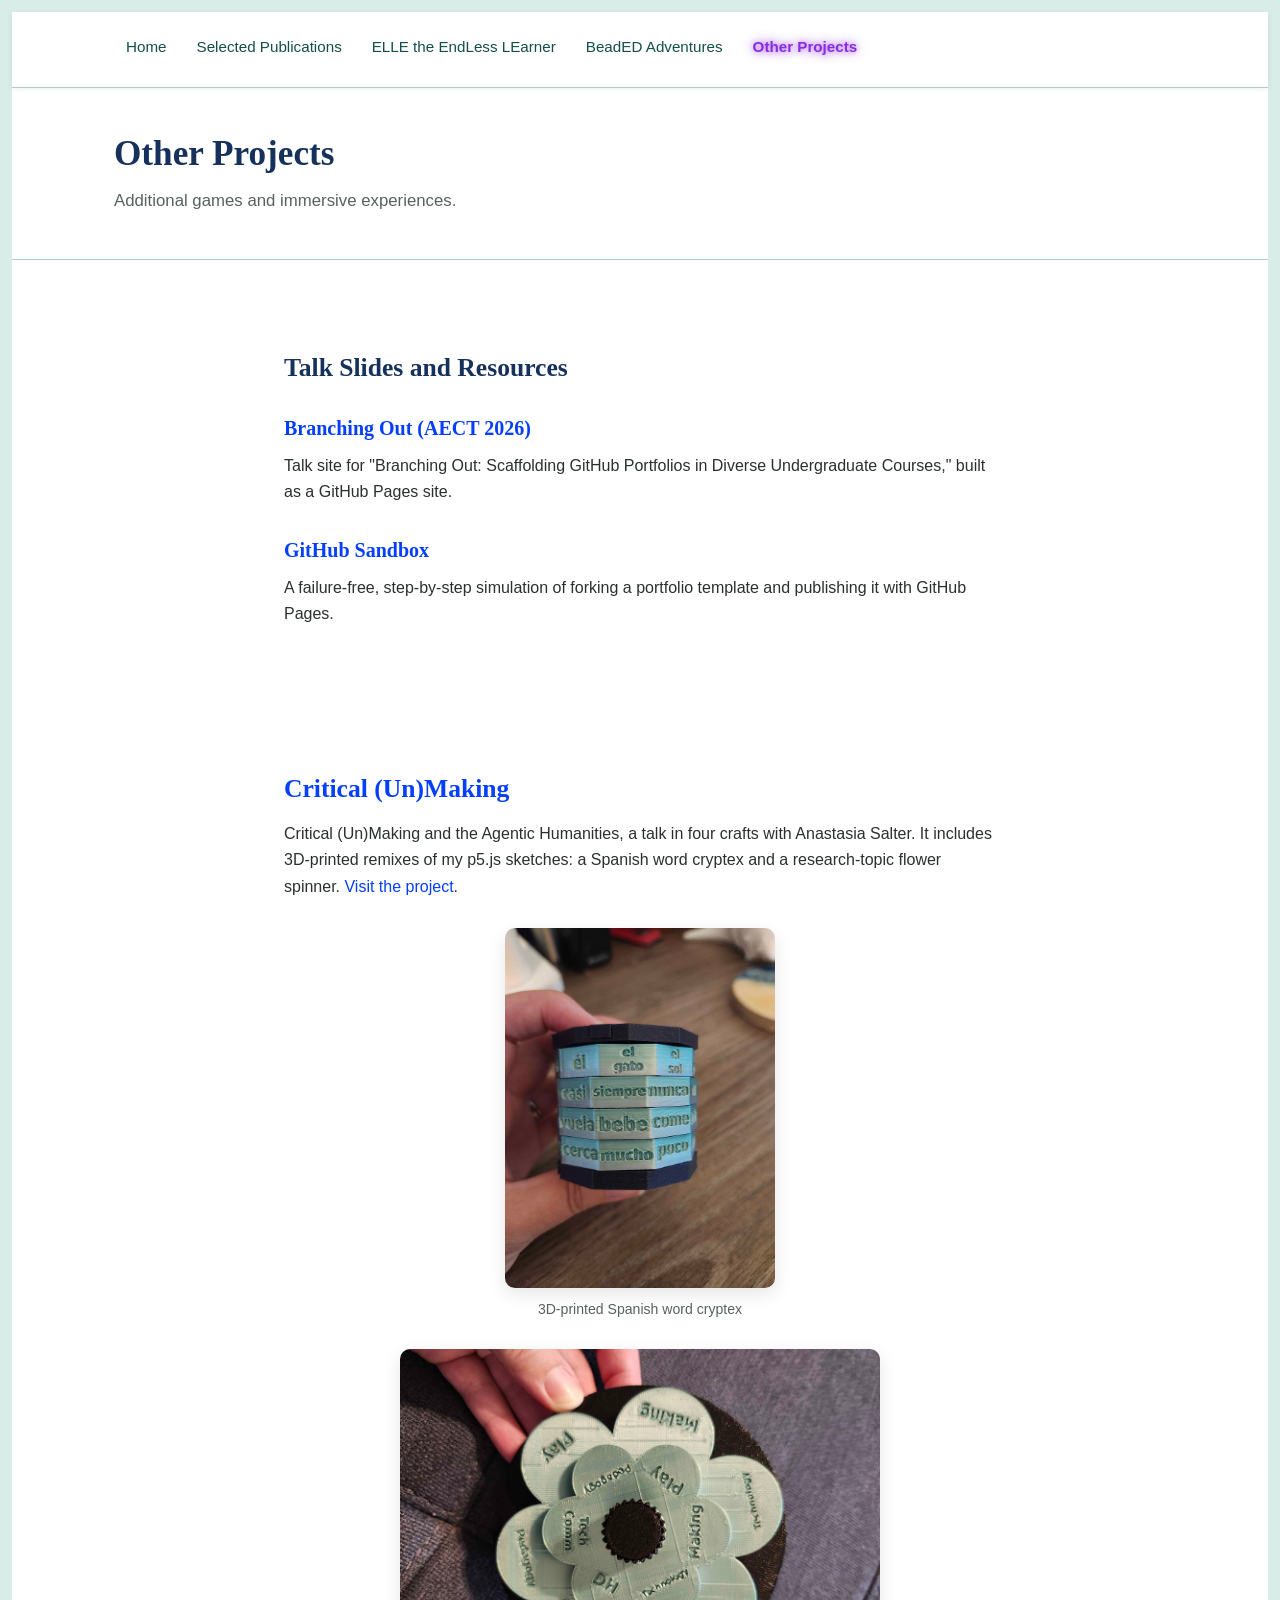
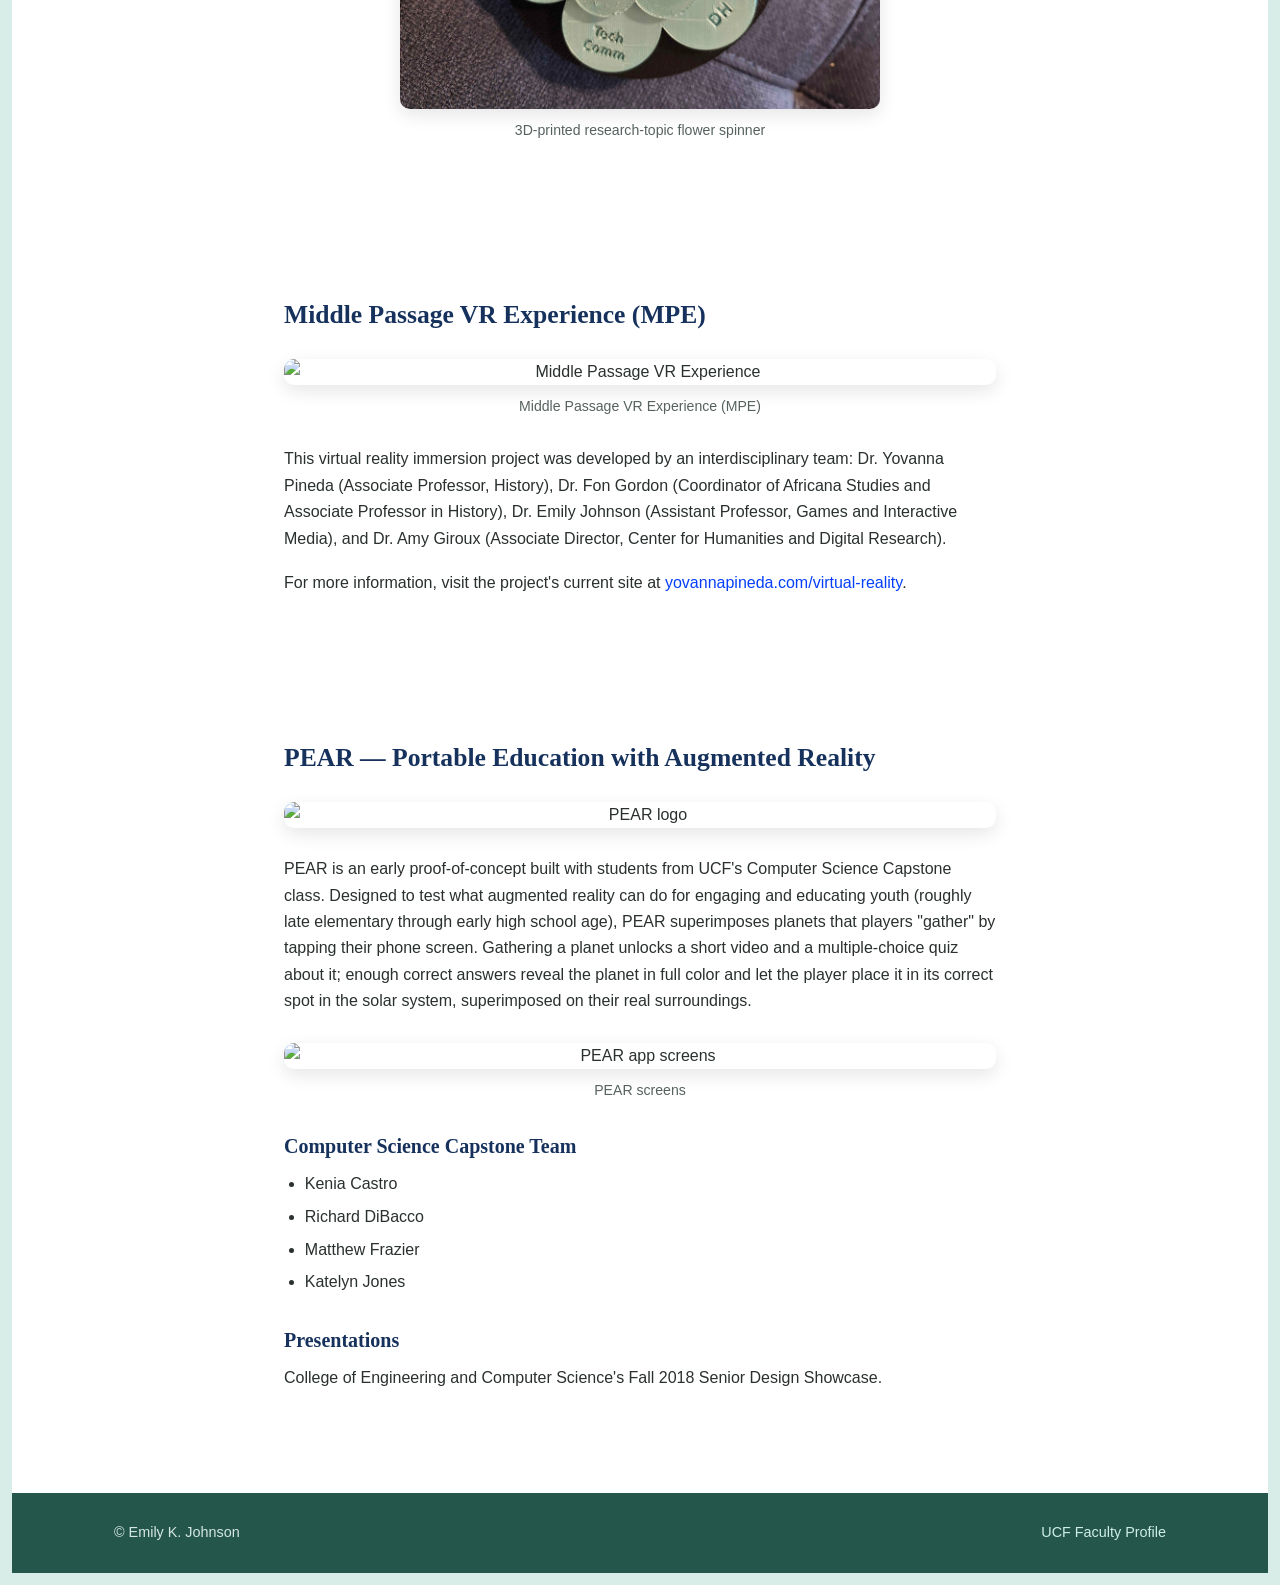
==== other-projects.html @ 2d59da8c "Add Talk Slides and Resources and Critical (Un)Making to Other Projects Co-Authored-By: Claude Opus " ====
<!DOCTYPE html>
<html lang="en">
<head>
<meta charset="UTF-8">
<meta name="viewport" content="width=device-width, initial-scale=1.0">
<title>Other Projects | Emily K. Johnson</title>
<link rel="stylesheet" href="css/style.css">
</head>
<body>
<header class="site-header">
  <div class="header-inner">
    <input type="checkbox" id="nav-toggle" class="nav-toggle-checkbox">
    <label for="nav-toggle" class="nav-toggle-label">&#9776;</label>
    <ul class="nav-links">
      <li><a href="index.html">Home</a></li>
      <li><a href="publications.html">Selected Publications</a></li>
      <li><a href="elle.html">ELLE the EndLess LEarner</a></li>
      <li><a href="beadedadventures.html">BeadED Adventures</a></li>
      <li><a href="other-projects.html" class="active">Other Projects</a></li>
    </ul>
  </div>
</header>

<div class="page-hero">
  <div class="container">
    <h1>Other Projects</h1>
    <p class="subtitle">Additional games and immersive experiences.</p>
  </div>
</div>

<main>
  <section>
    <div class="container section-narrow">
      <h2>Talk Slides and Resources</h2>
      <h3><a href="https://ekjphd.com/aect26/" target="_blank" rel="noopener">Branching Out (AECT 2026)</a></h3>
      <p>Talk site for "Branching Out: Scaffolding GitHub Portfolios in Diverse Undergraduate Courses," built as a GitHub Pages site.</p>
      <h3><a href="https://ekjphd.com/sandbox/" target="_blank" rel="noopener">GitHub Sandbox</a></h3>
      <p>A failure-free, step-by-step simulation of forking a portfolio template and publishing it with GitHub Pages.</p>
    </div>
  </section>

  <section>
    <div class="container section-narrow">
      <h2><a href="https://ekjphd.com/unmaking/" target="_blank" rel="noopener">Critical (Un)Making</a></h2>
      <p>Critical (Un)Making and the Agentic Humanities, a talk in four crafts with Anastasia Salter. It includes 3D-printed remixes of my p5.js sketches: a Spanish word cryptex and a research-topic flower spinner. <a href="https://ekjphd.com/unmaking/" target="_blank" rel="noopener">Visit the project</a>.</p>
      <div class="page-figure">
        <img src="images/unmaking/cryptex.jpg" alt="A 3D-printed Spanish word cryptex held in a hand" style="max-height:360px;">
        <figcaption>3D-printed Spanish word cryptex</figcaption>
      </div>
      <div class="page-figure">
        <img src="images/unmaking/flower-spinner.jpg" alt="A 3D-printed flower spinner with research topics on its petals" style="max-height:360px;">
        <figcaption>3D-printed research-topic flower spinner</figcaption>
      </div>
    </div>
  </section>

  <section>
    <div class="container section-narrow">
      <h2>Middle Passage VR Experience (MPE)</h2>
      <div class="page-figure">
        <img src="images/2019/07/ship_mpe.jpg" alt="Middle Passage VR Experience">
        <figcaption>Middle Passage VR Experience (MPE)</figcaption>
      </div>

      <p>This virtual reality immersion project was developed by an interdisciplinary team: Dr. Yovanna Pineda (Associate Professor, History), Dr. Fon Gordon (Coordinator of Africana Studies and Associate Professor in History), Dr. Emily Johnson (Assistant Professor, Games and Interactive Media), and Dr. Amy Giroux (Associate Director, Center for Humanities and Digital Research).</p>

      <p>For more information, visit the project's current site at <a href="https://yovannapineda.com/virtual-reality/" target="_blank" rel="noopener">yovannapineda.com/virtual-reality</a>.</p>
    </div>
  </section>

  <section>
    <div class="container section-narrow">
      <h2>PEAR &mdash; Portable Education with Augmented Reality</h2>
      <div class="page-figure">
        <img src="images/2018/11/pear.png" alt="PEAR logo" style="max-height:240px;">
      </div>

      <p>PEAR is an early proof-of-concept built with students from UCF's Computer Science Capstone class. Designed to test what augmented reality can do for engaging and educating youth (roughly late elementary through early high school age), PEAR superimposes planets that players "gather" by tapping their phone screen. Gathering a planet unlocks a short video and a multiple-choice quiz about it; enough correct answers reveal the planet in full color and let the player place it in its correct spot in the solar system, superimposed on their real surroundings.</p>

      <div class="page-figure">
        <img src="images/2018/11/pear_screens.png" alt="PEAR app screens">
        <figcaption>PEAR screens</figcaption>
      </div>

      <h3>Computer Science Capstone Team</h3>
      <ul>
        <li>Kenia Castro</li>
        <li>Richard DiBacco</li>
        <li>Matthew Frazier</li>
        <li>Katelyn Jones</li>
      </ul>

      <h3>Presentations</h3>
      <p>College of Engineering and Computer Science's Fall 2018 Senior Design Showcase.</p>
    </div>
  </section>
</main>

<footer class="site-footer">
  <div class="container">
    <span>&copy; Emily K. Johnson</span>
    <a href="https://cah.ucf.edu/person/emily-johnson/" target="_blank" rel="noopener">UCF Faculty Profile</a>
  </div>
</footer>
</body>
</html>
---- css/style.css ----
:root {

  --color-bg: #ffffff;          
  --color-surface: #ffffff;     
  --color-text: #29302e;
  --color-muted: #566260;
  --color-border: #a9d0c6;      
  --color-accent: #053ffc;      /* WP link / accent blue */
  --color-accent-dark: #0a2db0;
  --color-header: #2f6b5e;      /* deep teal (mint family) for nav/footer */
  --color-header-dark: #25564b;
  --color-header-text: #134e4a; /* dark teal header text (all pages) */
  --color-heading: #15315c;     /* navy blue page headings */
  --max-width: 1100px;
  --content-width: 760px;
  --radius: 10px;
}

* {
  box-sizing: border-box;
}

html {
  scroll-behavior: smooth;
}

::selection {
  background: var(--color-accent);
  color: #fff;
}

body {
  margin: 0;
  font-family: "Source Sans Pro", "Segoe UI", Roboto, Helvetica, Arial, sans-serif;
  color: var(--color-text);
  background: var(--color-bg);
  line-height: 1.65;
  border: 12px solid #d8ede8;
  min-height: 100vh;
}

h1, h2, h3, h4 {
  font-family: Georgia, "Times New Roman", serif;
  font-weight: 600;
  line-height: 1.25;
  color: var(--color-heading);
  margin: 0 0 0.6em;
}

h1 { font-size: 2.2rem; }
h2 { font-size: 1.6rem; margin-top: 2.2em; }
h3 { font-size: 1.25rem; margin-top: 1.6em; }

p { margin: 0 0 1.1em; }

a {
  color: var(--color-accent);
  text-decoration: none;
}

a:hover, a:focus {
  text-decoration: underline;
}

img {
  max-width: 100%;
  height: auto;
  display: block;
}

ul {
  margin: 0 0 1.1em;
  padding-left: 1.3em;
}

li {
  margin-bottom: 0.4em;
}

.container {
  max-width: var(--max-width);
  margin: 0 auto;
  padding: 0 24px;
}

/* Header / Nav */

.site-header {
  background: #ffffff;
  color: var(--color-header);
  position: sticky;
  top: 0;
  z-index: 50;
  border-bottom: 1px solid var(--color-border);
  box-shadow: 0 1px 6px rgba(0,0,0,0.07);
}

.header-inner {
  max-width: var(--max-width);
  margin: 0 auto;
  padding: 14px 24px;
  display: flex;
  align-items: center;
  justify-content: space-between;
  flex-wrap: wrap;
}

.site-title {
  font-family: Georgia, "Times New Roman", serif;
  font-size: 1.3rem;
  color: var(--color-header-text);
  letter-spacing: 0.3px;
}

.site-title:hover {
  text-decoration: none;
  color: #0a3a3a;
}

.site-title .degree {
  font-weight: 400;
  opacity: 0.85;
}

.nav-toggle-checkbox {
  display: none;
}

.nav-toggle-label {
  display: none;
  cursor: pointer;
  font-size: 1.6rem;
  color: var(--color-header-text);
  line-height: 1;
  padding: 4px 8px;
}

.nav-links {
  display: flex;
  flex-wrap: wrap;
  gap: 6px;
  list-style: none;
  margin: 0;
  padding: 0;
}

.nav-links a {
  display: inline-block;
  color: var(--color-header-text);
  padding: 8px 12px;
  border-radius: 6px;
  font-size: 0.95rem;
}

.nav-links a:hover, .nav-links a:focus {
  background: rgba(0,0,0,0.05);
  text-decoration: none;
}

/* Current page: glowing purple text, no box */
.nav-links a.active,
.nav-links a.active:hover {
  background: transparent;
  color: #8a2be2;
  font-weight: 700;
  text-shadow:
    0 0 6px rgba(138, 43, 226, 0.65),
    0 0 14px rgba(138, 43, 226, 0.45);
}

@media (max-width: 820px) {
  .nav-toggle-label { display: block; }
  .nav-links {
    display: none;
    flex-direction: column;
    width: 100%;
    margin-top: 12px;
  }
  .nav-toggle-checkbox:checked ~ .nav-links {
    display: flex;
  }
  .nav-links a { padding: 10px 12px; }
}

/* Intro (headshot + bio) */

.intro {
  padding: 48px 0 28px;
}

.intro .container {
  display: flow-root; /* contain the floated headshot */
}

.intro .headshot {
  float: left;
  width: 172px;
  border-radius: var(--radius);
  box-shadow: 0 4px 12px rgba(0,0,0,0.16);
  margin: 6px 26px 10px 0;
}

.intro h1 {
  margin-bottom: 0.1em;
}

.intro .tagline {
  color: var(--color-muted);
  font-size: 1.1rem;
  margin-bottom: 1.3em;
}

.intro p {
  font-size: 1.05rem;
}

@media (max-width: 600px) {
  .intro .headshot {
    float: none;
    display: block;
    margin: 0 auto 22px;
    width: 150px;
  }
  .intro h1, .intro .tagline {
    text-align: center;
  }
}

/* Sections */

section {
  padding: 36px 0;
}

.section-narrow {
  max-width: var(--content-width);
  margin: 0 auto;
}

/* Project cards grid */

.project-grid {
  display: grid;
  grid-template-columns: repeat(auto-fit, minmax(180px, 1fr));
  gap: 20px;
  margin-top: 28px;
}

.project-card {
  background: var(--color-surface);
  border: 1px solid var(--color-border);
  border-radius: var(--radius);
  overflow: hidden;
  display: flex;
  flex-direction: column;
  transition: transform 0.15s ease, box-shadow 0.15s ease;
}

.project-card:hover {
  transform: translateY(-3px);
  box-shadow: 0 10px 24px rgba(0,0,0,0.08);
}

.project-card img {
  width: 100%;
  aspect-ratio: 16/9;
  object-fit: cover;
}

.project-card-body {
  padding: 18px 20px 22px;
  display: flex;
  flex-direction: column;
  flex: 1;
}

.project-card-body h3 {
  margin-top: 0;
  font-size: 1.15rem;
}

.project-card-body p {
  color: var(--color-muted);
  font-size: 0.96rem;
  flex: 1;
}

.card-link {
  font-weight: 600;
  font-size: 0.92rem;
}

/* Books */

.book-grid {
  display: flex;
  flex-wrap: wrap;
  gap: 32px;
  margin-top: 20px;
}

.book-cover {
  display: flex;
  flex-direction: column;
  align-items: center;
  text-align: center;
  width: 120px;
  color: var(--color-text);
}

.book-cover:hover {
  text-decoration: none;
}

.book-cover img {
  width: 120px;
  height: auto;          /* preserve the cover's natural ratio */
  border-radius: 4px;
  box-shadow: 0 5px 14px rgba(0,0,0,0.18);
  transition: transform 0.15s ease, box-shadow 0.15s ease;
}

.book-cover:hover img {
  transform: translateY(-3px);
  box-shadow: 0 10px 22px rgba(0,0,0,0.22);
}

.book-cover span {
  display: block;
  margin-top: 12px;
  font-size: 0.9rem;
  line-height: 1.4;
  color: var(--color-muted);
}

.book-cover:hover span em {
  color: var(--color-accent);
}

/* Page header (project / publications pages) */

.page-hero {
  background: var(--color-surface);
  border-bottom: 1px solid var(--color-border);
  padding: 44px 0;
}

.page-hero h1 {
  margin-bottom: 0.3em;
}

.page-hero .subtitle {
  color: var(--color-muted);
  font-size: 1.05rem;
  margin: 0;
}

.page-figure {
  margin: 28px 0;
  text-align: center;
}

.page-figure img {
  margin: 0 auto;
  border-radius: var(--radius);
  box-shadow: 0 6px 18px rgba(0,0,0,0.1);
  max-height: 420px;
  width: auto;
}

.video-frame {
  position: relative;
  aspect-ratio: 16 / 9;
  border-radius: var(--radius);
  overflow: hidden;
  box-shadow: 0 6px 18px rgba(0,0,0,0.1);
}

.video-frame iframe {
  position: absolute;
  inset: 0;
  width: 100%;
  height: 100%;
  border: 0;
}

.sketch-frame {
  position: relative;
  aspect-ratio: 1 / 1;
  max-width: 560px;
  margin: 0 auto;
  border-radius: var(--radius);
  overflow: hidden;
  box-shadow: 0 6px 18px rgba(0,0,0,0.1);
}

.sketch-frame iframe {
  position: absolute;
  inset: 0;
  width: 100%;
  height: 100%;
  border: 0;
}

.page-figure figcaption {
  color: var(--color-muted);
  font-size: 0.88rem;
  margin-top: 10px;
}

/* Gallery */

.gallery {
  display: grid;
  grid-template-columns: repeat(auto-fit, minmax(200px, 1fr));
  gap: 16px;
  margin: 24px 0 36px;
}

.gallery figure {
  margin: 0;
  background: var(--color-surface);
  border: 1px solid var(--color-border);
  border-radius: var(--radius);
  overflow: hidden;
}

.gallery img {
  width: 100%;
  aspect-ratio: 4/3;
  object-fit: cover;
}

.gallery figcaption {
  padding: 8px 12px;
  font-size: 0.85rem;
  color: var(--color-muted);
}

/* Credits / team lists */

.credit-block {
  background: var(--color-surface);
  border: 1px solid var(--color-border);
  border-radius: var(--radius);
  padding: 20px 24px;
  margin: 18px 0;
}

.credit-block h4 {
  margin-top: 0;
}

.credit-block ul {
  margin-bottom: 0;
}

/* Publications */

.pub-list h2 {
  border-bottom: 2px solid var(--color-border);
  padding-bottom: 8px;
}

.pub-list ul {
  list-style: none;
  padding-left: 0;
}

.pub-list li {
  padding: 10px 0;
  border-bottom: 1px solid var(--color-border);
  font-size: 0.97rem;
}

.pub-list li:last-child {
  border-bottom: none;
}

/* Book entries with a small cover thumbnail */
.pub-list li.pub-book {
  display: flex;
  align-items: flex-start;
  gap: 14px;
}

.pub-list li.pub-book img {
  height: 3.4em;          /* ~ the height of the citation text */
  width: auto;
  flex-shrink: 0;
  border-radius: 2px;
  box-shadow: 0 2px 6px rgba(0,0,0,0.2);
  margin-top: 2px;
}

.scholar-link {
  display: inline-block;
  margin-bottom: 1.6em;
  font-weight: 600;
}

/* Tips list */

.tip-list li {
  margin-bottom: 0.9em;
}

.resource-columns {
  display: grid;
  grid-template-columns: repeat(auto-fit, minmax(260px, 1fr));
  gap: 28px;
  margin-top: 16px;
}

/* Footer */

.site-footer {
  background: var(--color-header-dark);
  color: #d4e7e2;
  margin-top: 48px;
  padding: 28px 0;
  font-size: 0.9rem;
}

.site-footer a {
  color: #cdeee6;
}

.site-footer .container {
  display: flex;
  justify-content: space-between;
  flex-wrap: wrap;
  gap: 10px;
}

.back-home {
  display: inline-block;
  margin: 18px 0 0;
  font-weight: 600;
}

/* ============================================================
   ELLE page theme — matches the chdr.cs.ucf.edu/elle platform
   (slate blue #3f6184 + teal #5da8af on light backgrounds)
   ============================================================ */

body.elle-theme {
  /* keep the platform's slate-blue accents, but share the site background */
  --color-surface: #ffffff;
  --color-border: #c7d8e2;
  --color-muted: #566472;
  --color-text: #20303f;
  --color-accent: #3f6184;
  --color-accent-dark: #2f4a66;
  --color-header-dark: #2f4a66;
}

body.elle-theme .page-figure img {
  border-radius: 12px;
}

/* Per-game entries (title, team dropdown, thumbnail, description) */

.game-entry {
  padding: 14px 0 24px;
  border-bottom: 1px solid var(--color-border);
}

.game-entry:last-of-type {
  border-bottom: none;
}

.game-entry h3 {
  margin: 0 0 10px;
}

.game-entry .year {
  font-weight: 400;
  color: var(--color-muted);
  font-size: 0.95rem;
}

.game-entry .team {
  max-width: 540px;
  margin: 0 0 14px;
}

.game-thumb {
  display: block;
  width: 100%;
  max-width: 540px;       /* same width as the Student team dropdowns */
  height: auto;
  border-radius: 12px;
  box-shadow: 0 4px 12px rgba(0,0,0,0.16);
  margin: 0 0 14px;
}

.game-entry p {
  margin-bottom: 0;
}

/* Development team dropdowns */

.team-list {
  margin-top: 20px;
  display: grid;
  gap: 10px;
}

.team {
  background: var(--color-surface);
  border: 1px solid var(--color-border);
  border-radius: 12px;
  overflow: hidden;
}

.team > summary {
  cursor: pointer;
  padding: 14px 18px;
  font-family: Georgia, "Times New Roman", serif;
  font-weight: 600;
  background: var(--color-accent);
  color: #ffffff;
  list-style: none;
  display: flex;
  justify-content: space-between;
  align-items: center;
  gap: 12px;
}

.team > summary::-webkit-details-marker { display: none; }

.team > summary::after {
  content: "\25BE";
  color: #ffffff;
  font-size: 1.1rem;
  transition: transform 0.2s ease;
  flex-shrink: 0;
}

.team[open] > summary::after { transform: rotate(180deg); }

.team > summary:hover { background: var(--color-accent-dark); }

.team .year {
  font-weight: 400;
  color: rgba(255,255,255,0.8);
  font-size: 0.85rem;
}

.team .team-group {
  margin: 14px 20px 2px;
  font-weight: 700;
  font-size: 0.9rem;
  color: var(--color-heading);
}

.team .roster {
  margin: 0;
  padding: 2px 20px 8px 38px;
  columns: 2;
}

.team > .roster:last-child {
  padding-bottom: 16px;
}

.team .roster li {
  margin-bottom: 4px;
  break-inside: avoid;
}

@media (max-width: 520px) {
  .team .roster { columns: 1; }
}

/* ELLE table of contents */

.toc {
  background: var(--color-surface);
  border: 1px solid var(--color-border);
  border-radius: 12px;
  padding: 18px 22px;
  margin: 20px 0 8px;
}

.toc h2 {
  margin: 0 0 12px;
  font-size: 1.15rem;
}

.toc ul {
  margin: 0;
  padding-left: 1.2em;
  columns: 2;
  column-gap: 32px;
  font-size: 0.95rem;
}

.toc li {
  margin-bottom: 5px;
  break-inside: avoid;
}

@media (max-width: 560px) {
  .toc ul { columns: 1; }
}

.game-entry { scroll-margin-top: 80px; }

/* Publications & presentations */

.pub-venue {
  font-weight: 700;
  color: var(--color-heading);
  margin: 18px 0 2px;
  font-size: 0.95rem;
}

.pub-cite {
  margin: 0 0 4px;
  padding-left: 1.2em;
  font-size: 0.95rem;
  color: var(--color-text);
}
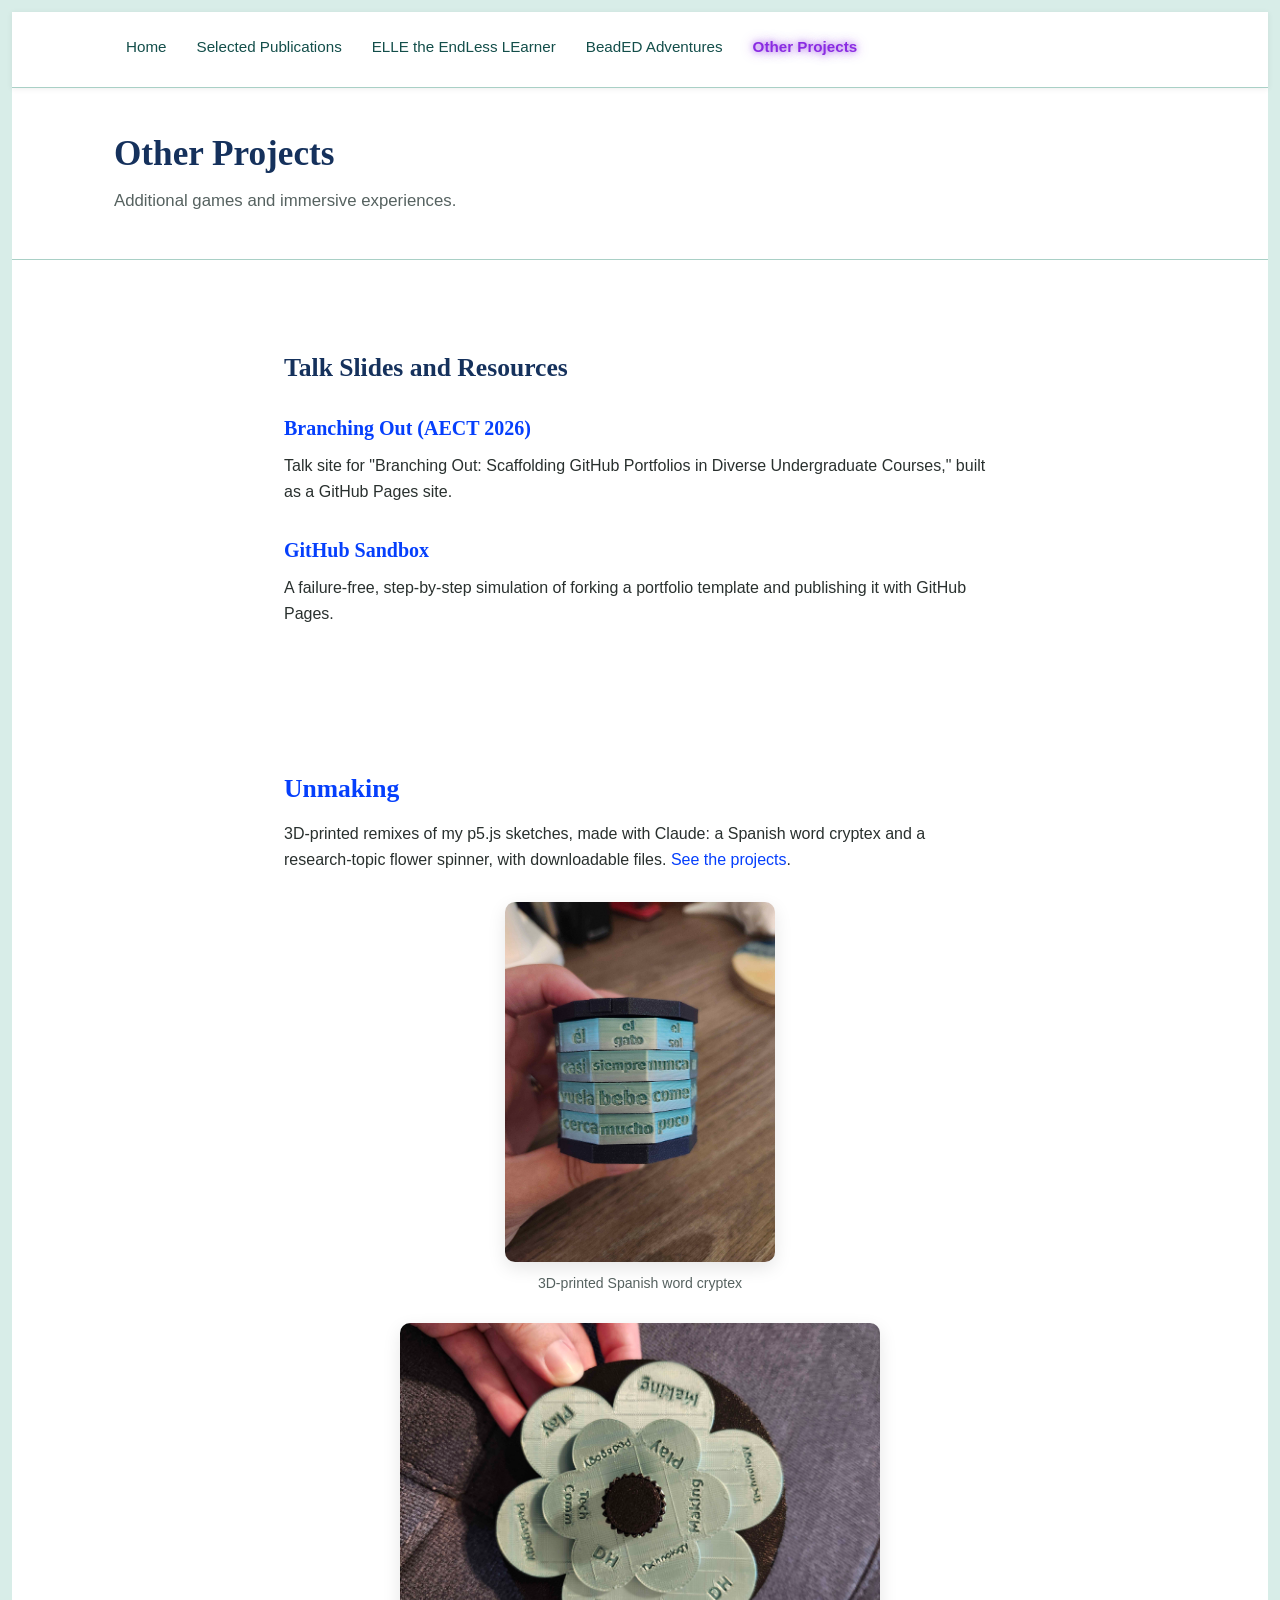
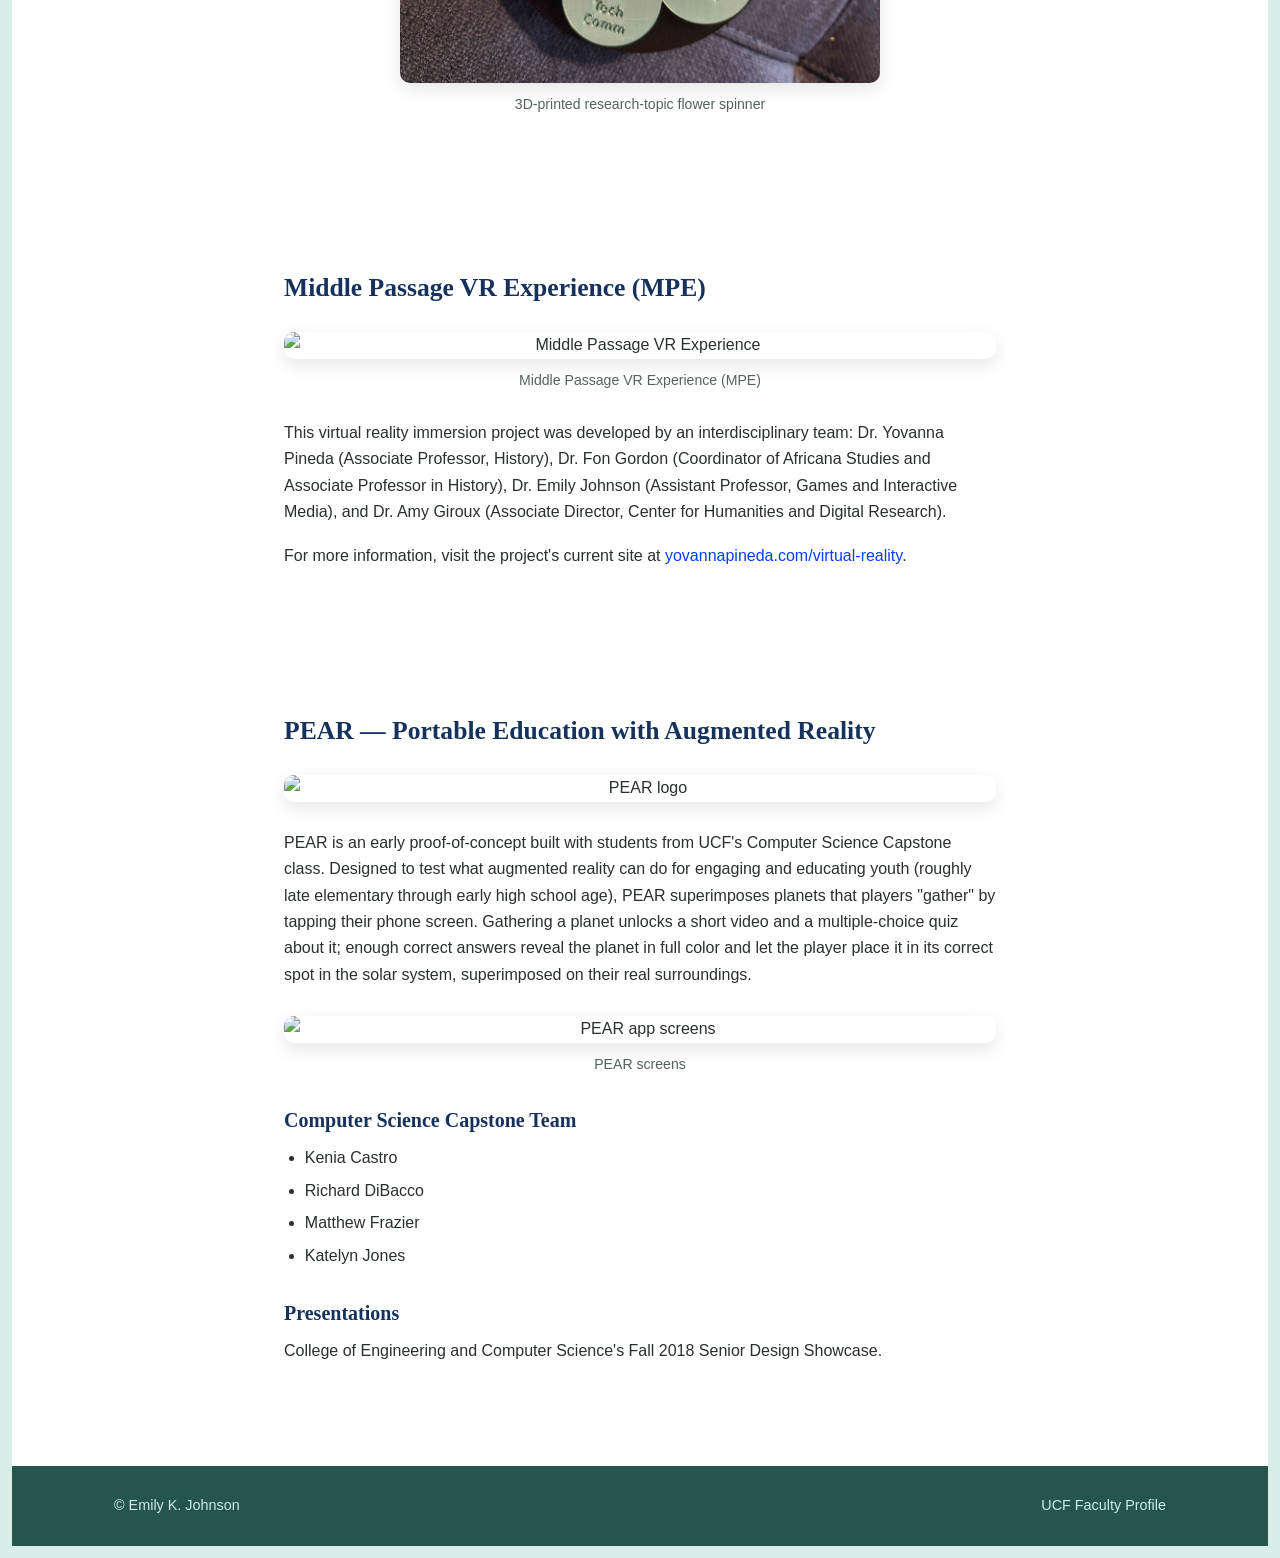
==== commit 0a1e4104: "Describe Unmaking as my 3D-printing projects, not the talk Co-Authored-By: Claude Opus 5.5 <noreply@" ====
--- a/other-projects.html
+++ b/other-projects.html
@@ -41,8 +41,8 @@
 
   <section>
     <div class="container section-narrow">
-      <h2><a href="https://ekjphd.com/unmaking/" target="_blank" rel="noopener">Critical (Un)Making</a></h2>
-      <p>Critical (Un)Making and the Agentic Humanities, a talk in four crafts with Anastasia Salter. It includes 3D-printed remixes of my p5.js sketches: a Spanish word cryptex and a research-topic flower spinner. <a href="https://ekjphd.com/unmaking/" target="_blank" rel="noopener">Visit the project</a>.</p>
+      <h2><a href="https://ekjphd.com/unmaking/" target="_blank" rel="noopener">Unmaking</a></h2>
+      <p>3D-printed remixes of my p5.js sketches, made with Claude: a Spanish word cryptex and a research-topic flower spinner, with downloadable files. <a href="https://ekjphd.com/unmaking/" target="_blank" rel="noopener">See the projects</a>.</p>
       <div class="page-figure">
         <img src="images/unmaking/cryptex.jpg" alt="A 3D-printed Spanish word cryptex held in a hand" style="max-height:360px;">
         <figcaption>3D-printed Spanish word cryptex</figcaption>
